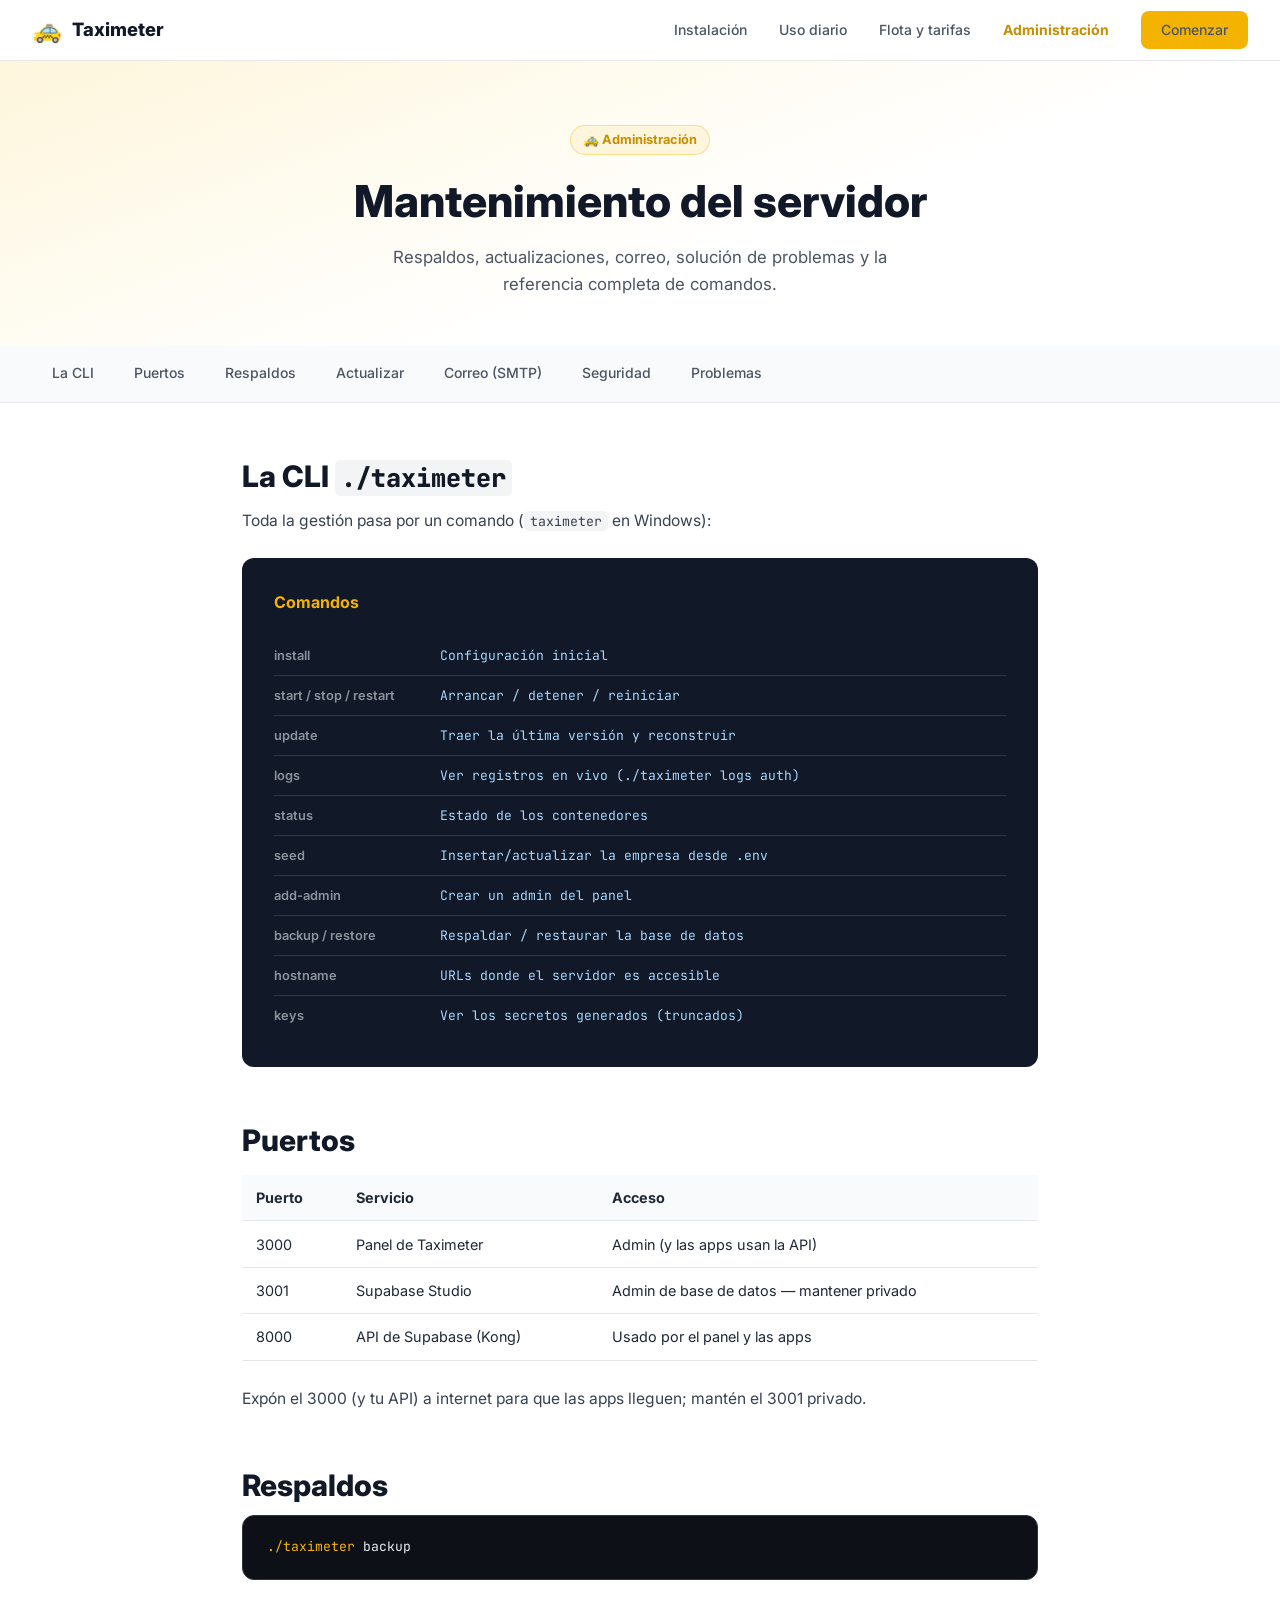
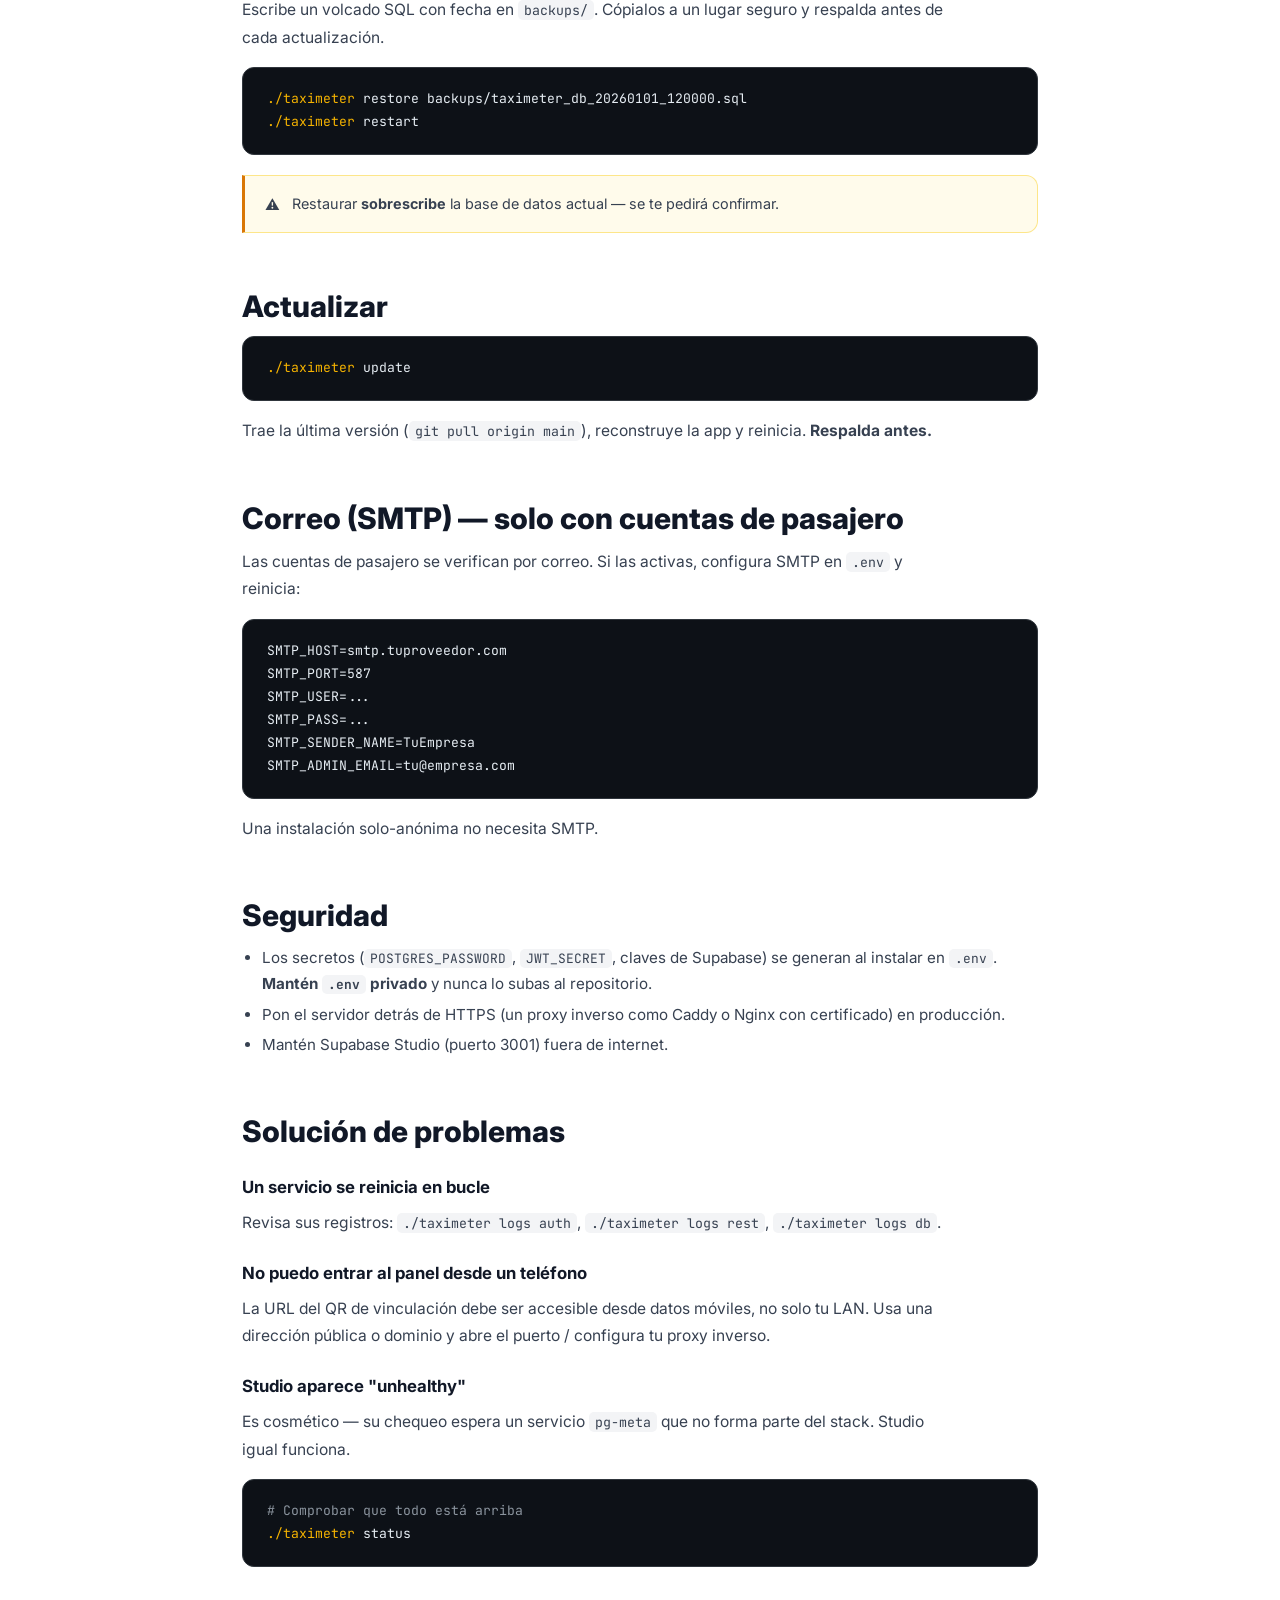
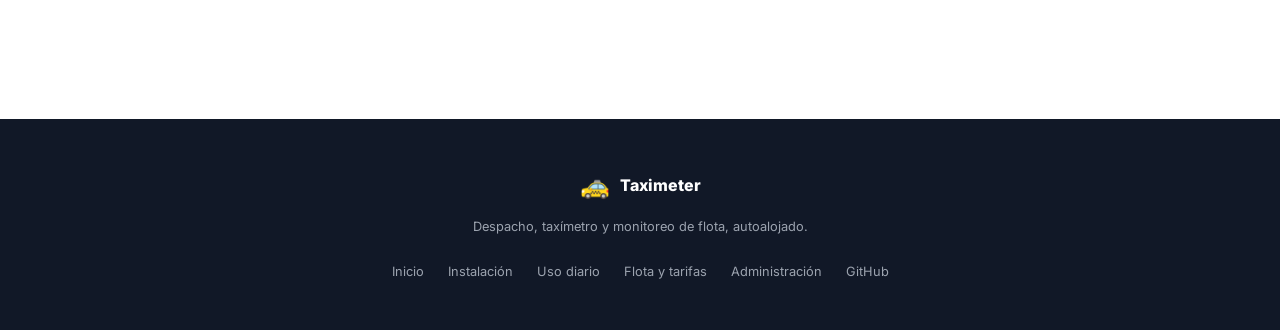
==== pages/admin.html @ a0ae1bca "Taximeter landing page and documentation site Static Spanish marketing site + docs (install, daily-u" ====
<!DOCTYPE html>
<html lang="es">
<head>
  <meta charset="UTF-8" />
  <meta name="viewport" content="width=device-width, initial-scale=1.0" />
  <title>Administración — Taximeter</title>
  <meta name="description" content="Respaldos, actualizaciones, correo (SMTP), solución de problemas y referencia de la CLI de Taximeter." />
  <link rel="preconnect" href="https://fonts.googleapis.com" />
  <link rel="preconnect" href="https://fonts.gstatic.com" crossorigin />
  <link href="https://fonts.googleapis.com/css2?family=Inter:wght@400;500;600;700;800&family=JetBrains+Mono:wght@400;500&display=swap" rel="stylesheet" />
  <link rel="stylesheet" href="../assets/docs.css" />
</head>
<body>

<nav>
  <div class="nav-inner">
    <a href="../index.html" class="nav-brand"><span class="brand-icon">🚕</span><span>Taximeter</span></a>
    <div class="nav-links">
      <a href="install.html">Instalación</a>
      <a href="daily-use.html">Uso diario</a>
      <a href="fleet-fares.html">Flota y tarifas</a>
      <a href="admin.html" class="active">Administración</a>
      <a href="https://github.com/mnavas/taximeter" target="_blank" class="btn btn-primary">Comenzar</a>
    </div>
    <button class="nav-hamburger" id="nav-toggle" aria-label="Abrir menú" onclick="toggleNav()"><span></span><span></span><span></span></button>
  </div>
  <div class="nav-mobile" id="nav-mobile">
    <a href="install.html">Instalación</a>
    <a href="daily-use.html">Uso diario</a>
    <a href="fleet-fares.html">Flota y tarifas</a>
    <a href="admin.html" class="active">Administración</a>
    <a href="https://github.com/mnavas/taximeter" target="_blank" class="btn btn-primary">Comenzar</a>
  </div>
</nav>

<div class="page-header">
  <div class="badge">🚕 Administración</div>
  <h1>Mantenimiento del servidor</h1>
  <p>Respaldos, actualizaciones, correo, solución de problemas y la referencia completa de comandos.</p>
</div>

<div class="toc-bar">
  <ul>
    <li><a href="#cli">La CLI</a></li>
    <li><a href="#puertos">Puertos</a></li>
    <li><a href="#respaldos">Respaldos</a></li>
    <li><a href="#actualizar">Actualizar</a></li>
    <li><a href="#smtp">Correo (SMTP)</a></li>
    <li><a href="#seguridad">Seguridad</a></li>
    <li><a href="#problemas">Problemas</a></li>
  </ul>
</div>

<div class="page-body">

  <section class="doc-section" id="cli">
    <h2>La CLI <code>./taximeter</code></h2>
    <p>Toda la gestión pasa por un comando (<code>taximeter</code> en Windows):</p>
    <div class="quick-ref">
      <h3>Comandos</h3>
      <div class="cmd-row"><span class="cmd-label">install</span><span class="cmd-code">Configuración inicial</span></div>
      <div class="cmd-row"><span class="cmd-label">start / stop / restart</span><span class="cmd-code">Arrancar / detener / reiniciar</span></div>
      <div class="cmd-row"><span class="cmd-label">update</span><span class="cmd-code">Traer la última versión y reconstruir</span></div>
      <div class="cmd-row"><span class="cmd-label">logs</span><span class="cmd-code">Ver registros en vivo (./taximeter logs auth)</span></div>
      <div class="cmd-row"><span class="cmd-label">status</span><span class="cmd-code">Estado de los contenedores</span></div>
      <div class="cmd-row"><span class="cmd-label">seed</span><span class="cmd-code">Insertar/actualizar la empresa desde .env</span></div>
      <div class="cmd-row"><span class="cmd-label">add-admin</span><span class="cmd-code">Crear un admin del panel</span></div>
      <div class="cmd-row"><span class="cmd-label">backup / restore</span><span class="cmd-code">Respaldar / restaurar la base de datos</span></div>
      <div class="cmd-row"><span class="cmd-label">hostname</span><span class="cmd-code">URLs donde el servidor es accesible</span></div>
      <div class="cmd-row"><span class="cmd-label">keys</span><span class="cmd-code">Ver los secretos generados (truncados)</span></div>
    </div>
  </section>

  <section class="doc-section" id="puertos">
    <h2>Puertos</h2>
    <table class="doc-table">
      <tr><th>Puerto</th><th>Servicio</th><th>Acceso</th></tr>
      <tr><td>3000</td><td>Panel de Taximeter</td><td>Admin (y las apps usan la API)</td></tr>
      <tr><td>3001</td><td>Supabase Studio</td><td>Admin de base de datos — mantener privado</td></tr>
      <tr><td>8000</td><td>API de Supabase (Kong)</td><td>Usado por el panel y las apps</td></tr>
    </table>
    <p>Expón el 3000 (y tu API) a internet para que las apps lleguen; mantén el 3001 privado.</p>
  </section>

  <section class="doc-section" id="respaldos">
    <h2>Respaldos</h2>
    <div class="code-wrap"><pre><span class="kw">./taximeter</span> backup</pre></div>
    <p>Escribe un volcado SQL con fecha en <code>backups/</code>. Cópialos a un lugar seguro y respalda antes de cada actualización.</p>
    <div class="code-wrap"><pre><span class="kw">./taximeter</span> restore backups/taximeter_db_20260101_120000.sql
<span class="kw">./taximeter</span> restart</pre></div>
    <div class="callout callout-warn"><span class="callout-icon">⚠️</span><div>Restaurar <strong>sobrescribe</strong> la base de datos actual — se te pedirá confirmar.</div></div>
  </section>

  <section class="doc-section" id="actualizar">
    <h2>Actualizar</h2>
    <div class="code-wrap"><pre><span class="kw">./taximeter</span> update</pre></div>
    <p>Trae la última versión (<code>git pull origin main</code>), reconstruye la app y reinicia. <strong>Respalda antes.</strong></p>
  </section>

  <section class="doc-section" id="smtp">
    <h2>Correo (SMTP) — solo con cuentas de pasajero</h2>
    <p>Las cuentas de pasajero se verifican por correo. Si las activas, configura SMTP en <code>.env</code> y reinicia:</p>
    <div class="code-wrap"><pre>SMTP_HOST=smtp.tuproveedor.com
SMTP_PORT=587
SMTP_USER=...
SMTP_PASS=...
SMTP_SENDER_NAME=TuEmpresa
SMTP_ADMIN_EMAIL=tu@empresa.com</pre></div>
    <p>Una instalación solo-anónima no necesita SMTP.</p>
  </section>

  <section class="doc-section" id="seguridad">
    <h2>Seguridad</h2>
    <ul>
      <li>Los secretos (<code>POSTGRES_PASSWORD</code>, <code>JWT_SECRET</code>, claves de Supabase) se generan al instalar en <code>.env</code>. <strong>Mantén <code>.env</code> privado</strong> y nunca lo subas al repositorio.</li>
      <li>Pon el servidor detrás de HTTPS (un proxy inverso como Caddy o Nginx con certificado) en producción.</li>
      <li>Mantén Supabase Studio (puerto 3001) fuera de internet.</li>
    </ul>
  </section>

  <section class="doc-section" id="problemas">
    <h2>Solución de problemas</h2>
    <h3>Un servicio se reinicia en bucle</h3>
    <p>Revisa sus registros: <code>./taximeter logs auth</code>, <code>./taximeter logs rest</code>, <code>./taximeter logs db</code>.</p>
    <h3>No puedo entrar al panel desde un teléfono</h3>
    <p>La URL del QR de vinculación debe ser accesible desde datos móviles, no solo tu LAN. Usa una dirección pública o dominio y abre el puerto / configura tu proxy inverso.</p>
    <h3>Studio aparece "unhealthy"</h3>
    <p>Es cosmético — su chequeo espera un servicio <code>pg-meta</code> que no forma parte del stack. Studio igual funciona.</p>
    <div class="code-wrap"><pre><span class="cm"># Comprobar que todo está arriba</span>
<span class="kw">./taximeter</span> status</pre></div>
  </section>

</div>

<footer>
  <div class="footer-brand"><span class="brand-icon">🚕</span><span>Taximeter</span></div>
  <p>Despacho, taxímetro y monitoreo de flota, autoalojado.</p>
  <div class="footer-nav">
    <a href="../index.html">Inicio</a>
    <a href="install.html">Instalación</a>
    <a href="daily-use.html">Uso diario</a>
    <a href="fleet-fares.html">Flota y tarifas</a>
    <a href="admin.html">Administración</a>
    <a href="https://github.com/mnavas/taximeter" target="_blank">GitHub</a>
  </div>
</footer>

<script>
  function toggleNav() {
    document.getElementById('nav-mobile').classList.toggle('open');
    document.getElementById('nav-toggle').classList.toggle('open');
  }
</script>

</body>
</html>
---- assets/docs.css ----
/* Taximeter — shared styles for documentation pages */
*, *::before, *::after { box-sizing: border-box; margin: 0; padding: 0; }
:root {
  --yellow: #F5B301; --yellow-dark: #C98E00; --yellow-pale: #FEF6DC; --ink: #1A1403;
  --gray-50: #F9FAFB; --gray-100: #F3F4F6; --gray-200: #E5E7EB; --gray-300: #D1D5DB;
  --gray-400: #9CA3AF; --gray-600: #4B5563; --gray-700: #374151; --gray-800: #1F2937;
  --gray-900: #111827; --white: #FFFFFF; --radius: 12px; --blue: #2563EB; --blue-pale: #EFF6FF;
}
html { scroll-behavior: smooth; }
body { font-family: 'Inter', sans-serif; color: var(--gray-800); background: var(--white); line-height: 1.6; }

nav { position: sticky; top: 0; z-index: 100; background: rgba(255,255,255,0.95); backdrop-filter: blur(8px); border-bottom: 1px solid var(--gray-200); }
.nav-inner { padding: 0 2rem; height: 60px; display: flex; align-items: center; justify-content: space-between; }
.nav-brand { display: flex; align-items: center; gap: 10px; text-decoration: none; flex-shrink: 0; }
.nav-brand .brand-icon { font-size: 1.5rem; }
.nav-brand span { font-size: 1.15rem; font-weight: 800; color: var(--gray-900); }
.nav-links { display: flex; align-items: center; gap: 2rem; }
.nav-links a { text-decoration: none; font-size: 0.875rem; font-weight: 500; color: var(--gray-600); transition: color 0.15s; }
.nav-links a:hover { color: var(--gray-900); }
.nav-links a.active { font-weight: 700; color: var(--yellow-dark); }
.nav-hamburger { display: none; background: none; border: none; cursor: pointer; padding: 6px; color: var(--gray-800); flex-direction: column; gap: 5px; align-items: center; justify-content: center; }
.nav-hamburger span { display: block; width: 22px; height: 2px; background: currentColor; border-radius: 2px; transition: transform 0.2s, opacity 0.2s; }
.nav-hamburger.open span:nth-child(1) { transform: translateY(7px) rotate(45deg); }
.nav-hamburger.open span:nth-child(2) { opacity: 0; }
.nav-hamburger.open span:nth-child(3) { transform: translateY(-7px) rotate(-45deg); }
.nav-mobile { display: none; flex-direction: column; background: var(--white); border-top: 1px solid var(--gray-200); padding: 1rem 1.5rem 1.25rem; }
.nav-mobile.open { display: flex; }
.nav-mobile a { text-decoration: none; font-size: 0.95rem; font-weight: 500; color: var(--gray-700); padding: 0.7rem 0; border-bottom: 1px solid var(--gray-100); }
.nav-mobile a.active { color: var(--yellow-dark); font-weight: 700; }
.nav-mobile a:last-of-type { border-bottom: none; }
.nav-mobile .btn { margin-top: 0.75rem; justify-content: center; width: 100%; }

.btn { display: inline-flex; align-items: center; gap: 6px; padding: 0.5rem 1.25rem; border-radius: 8px; font-size: 0.875rem; font-weight: 700; text-decoration: none; transition: all 0.15s; }
.btn-primary { background: var(--yellow); color: var(--ink); }
.btn-primary:hover { background: var(--yellow-dark); }

.page-header { background: linear-gradient(160deg, var(--yellow-pale) 0%, var(--white) 60%); padding: 4rem 2rem 3rem; text-align: center; }
.page-header .badge { display: inline-flex; align-items: center; gap: 6px; background: var(--yellow-pale); border: 1px solid #F5B30160; color: var(--yellow-dark); font-size: 0.8rem; font-weight: 700; padding: 4px 12px; border-radius: 999px; margin-bottom: 1.25rem; }
.page-header h1 { font-size: clamp(1.75rem, 4vw, 2.75rem); font-weight: 800; color: var(--gray-900); line-height: 1.2; margin-bottom: 1rem; }
.page-header p { font-size: 1.05rem; color: var(--gray-600); max-width: 560px; margin: 0 auto; }

.toc-bar { background: var(--gray-50); border-bottom: 1px solid var(--gray-200); padding: 0 2rem; overflow-x: auto; white-space: nowrap; position: sticky; top: 60px; z-index: 90; }
.toc-bar ul { display: inline-flex; list-style: none; max-width: 1100px; margin: 0 auto; }
.toc-bar ul li a { display: inline-block; padding: 1rem 1.25rem; font-size: 0.875rem; font-weight: 500; color: var(--gray-600); text-decoration: none; border-bottom: 2px solid transparent; transition: color 0.15s, border-color 0.15s; }
.toc-bar ul li a:hover { color: var(--gray-900); border-bottom-color: var(--gray-300); }

.page-body { max-width: 860px; margin: 0 auto; padding: 3.5rem 2rem 6rem; }
.doc-section { margin-bottom: 3.5rem; scroll-margin-top: 130px; }
.doc-section h2 { font-size: clamp(1.35rem, 2.5vw, 1.85rem); font-weight: 800; color: var(--gray-900); line-height: 1.2; margin-bottom: 0.75rem; }
.doc-section h3 { font-size: 1.05rem; font-weight: 700; color: var(--gray-900); margin: 1.5rem 0 0.5rem; }
.doc-section p { font-size: 0.975rem; color: var(--gray-700); max-width: 720px; line-height: 1.75; margin-bottom: 1rem; }
.doc-section ul, .doc-section ol { margin: 0 0 1rem 1.25rem; }
.doc-section li { font-size: 0.95rem; color: var(--gray-700); line-height: 1.7; margin-bottom: 0.3rem; }
.doc-section a { color: var(--yellow-dark); font-weight: 600; }
.doc-section code { font-family: 'JetBrains Mono', monospace; font-size: 0.85em; background: var(--gray-100); padding: 1px 6px; border-radius: 5px; }

table.doc-table { width: 100%; border-collapse: collapse; margin: 1rem 0 1.5rem; font-size: 0.9rem; }
table.doc-table th, table.doc-table td { text-align: left; padding: 0.7rem 0.9rem; border-bottom: 1px solid var(--gray-200); vertical-align: top; }
table.doc-table th { background: var(--gray-50); font-weight: 700; color: var(--gray-800); }
table.doc-table code { background: var(--gray-100); }

.steps { display: flex; flex-direction: column; gap: 1.25rem; }
.step-card { display: flex; gap: 1.25rem; background: var(--gray-50); border: 1px solid var(--gray-200); border-radius: var(--radius); padding: 1.5rem; }
.step-num { width: 32px; height: 32px; border-radius: 50%; flex-shrink: 0; background: var(--yellow); color: var(--ink); font-weight: 800; font-size: 0.8rem; display: flex; align-items: center; justify-content: center; }
.step-body h3 { font-size: 0.975rem; font-weight: 700; margin: 0 0 0.4rem; }
.step-body p { font-size: 0.9rem; color: var(--gray-600); line-height: 1.65; margin-bottom: 0.5rem; }

.code-wrap { background: #0D1117; border: 1px solid #30363D; border-radius: var(--radius); padding: 1.25rem 1.5rem; margin: 0.75rem 0 1rem; overflow-x: auto; }
.code-wrap pre { font-family: 'JetBrains Mono', monospace; font-size: 0.82rem; line-height: 1.75; color: #E6EDF3; white-space: pre; }
.cm { color: #8B949E; } .kw { color: var(--yellow); } .st { color: #A5D6FF; }

.callout { display: flex; gap: 0.75rem; background: var(--yellow-pale); border: 1px solid #F5B30140; border-left: 3px solid var(--yellow); border-radius: 0 var(--radius) var(--radius) 0; padding: 1rem 1.25rem; margin: 1.25rem 0; font-size: 0.9rem; color: var(--gray-700); line-height: 1.6; }
.callout-icon { flex-shrink: 0; margin-top: 1px; }
.callout-info { background: var(--blue-pale); border-color: #BFDBFE; border-left-color: var(--blue); }
.callout-warn { background: #FFFBEB; border-color: #FDE68A; border-left-color: #D97706; }

.quick-ref { background: var(--gray-900); border-radius: var(--radius); padding: 2rem; margin: 1.5rem 0; }
.quick-ref h3 { font-size: 1rem; font-weight: 700; color: var(--yellow); margin: 0 0 1.25rem; }
.cmd-row { display: flex; align-items: baseline; gap: 1rem; padding: 0.55rem 0; border-bottom: 1px solid #30363D; }
.cmd-row:last-child { border-bottom: none; }
.cmd-label { font-size: 0.8rem; font-weight: 600; color: #8B949E; min-width: 150px; flex-shrink: 0; }
.cmd-code { font-family: 'JetBrains Mono', monospace; font-size: 0.82rem; color: #A5D6FF; }

footer { background: var(--gray-900); padding: 3rem 2rem; text-align: center; }
footer .footer-brand { display: flex; align-items: center; gap: 10px; justify-content: center; margin-bottom: 0.75rem; }
footer .footer-brand .brand-icon { font-size: 1.5rem; }
footer .footer-brand span { font-size: 1rem; font-weight: 800; color: #fff; }
footer p { font-size: 0.8rem; color: var(--gray-400); margin-top: 0.4rem; }
footer .footer-nav { margin-top: 1.5rem; display: flex; gap: 1.5rem; justify-content: center; flex-wrap: wrap; }
footer .footer-nav a { font-size: 0.8rem; color: var(--gray-400); text-decoration: none; }
footer .footer-nav a:hover { color: #fff; }

@media (max-width: 768px) {
  .nav-inner { padding: 0 1.25rem; } .nav-links { display: none; } .nav-hamburger { display: flex; }
  .page-header { padding: 3rem 1.25rem 2rem; } .page-body { padding: 2.5rem 1.25rem 4rem; }
  .step-card { flex-direction: column; gap: 0.75rem; } .toc-bar { top: 60px; }
}
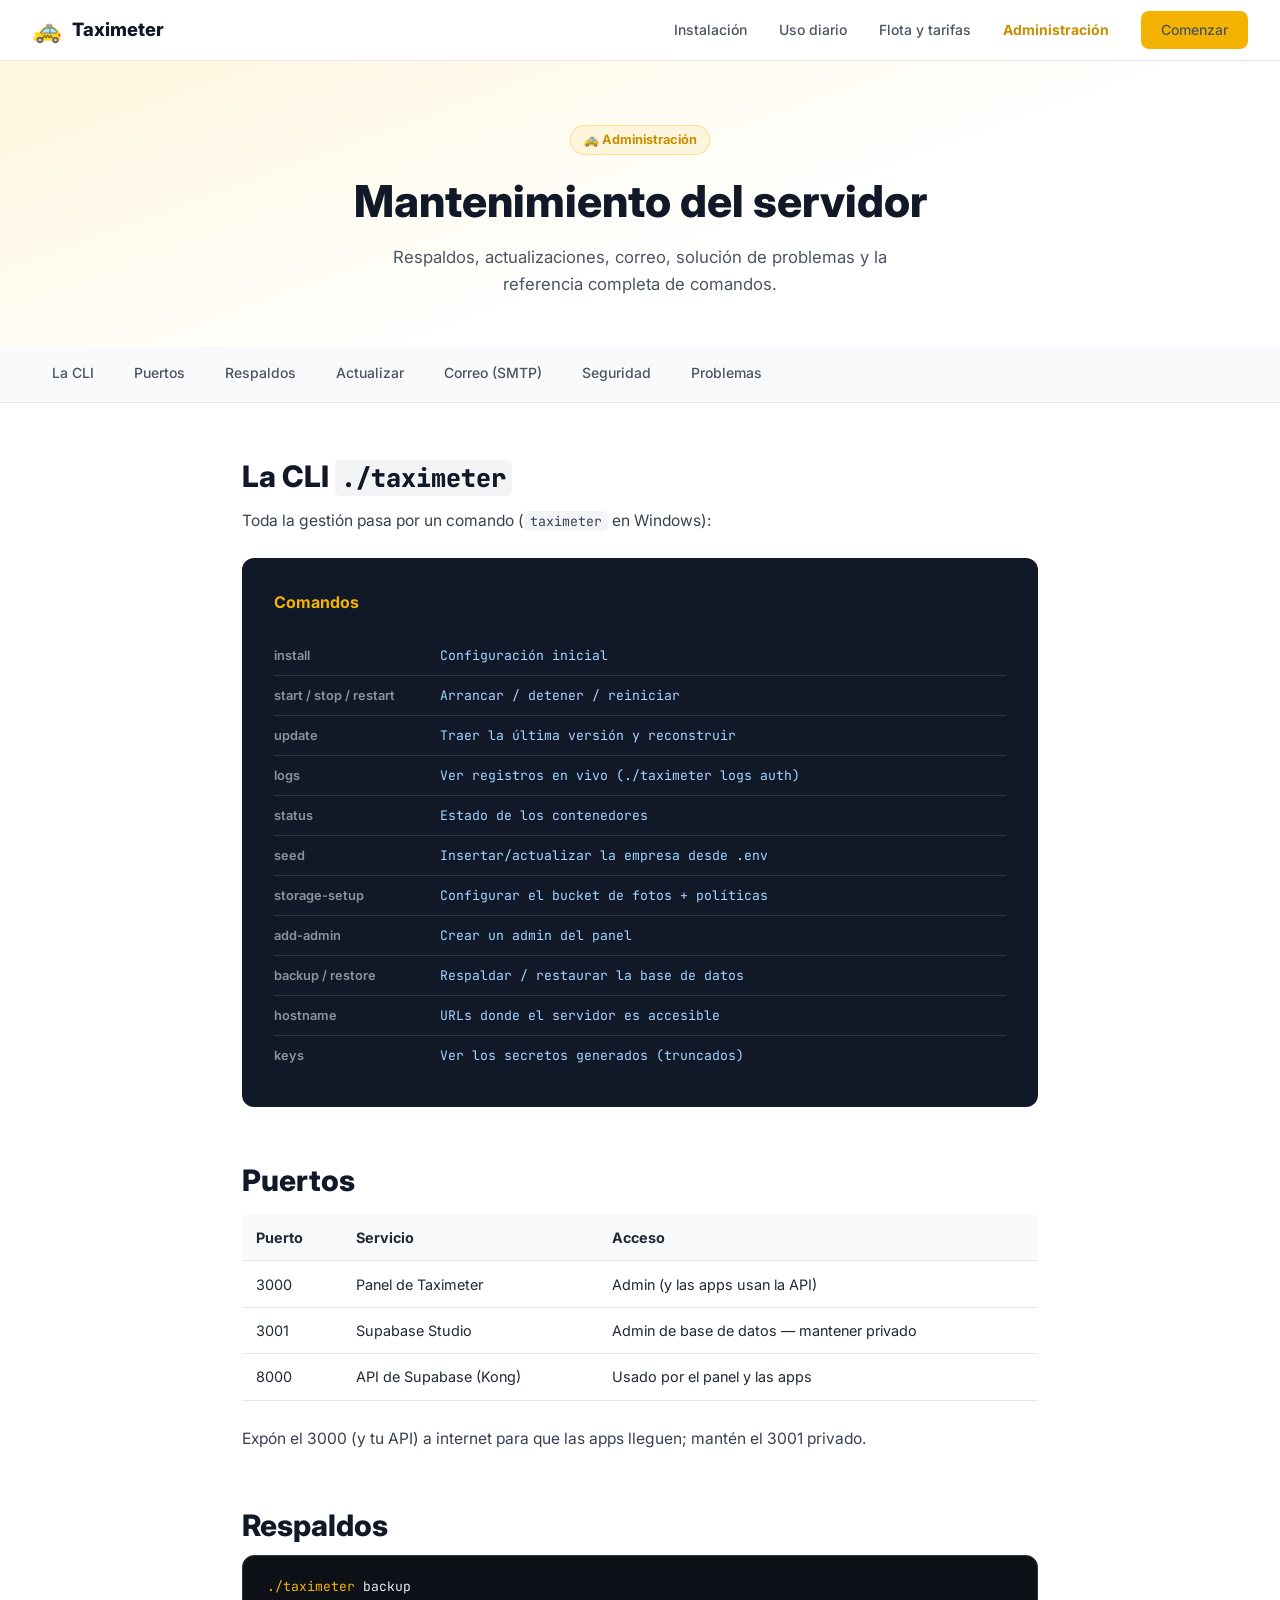
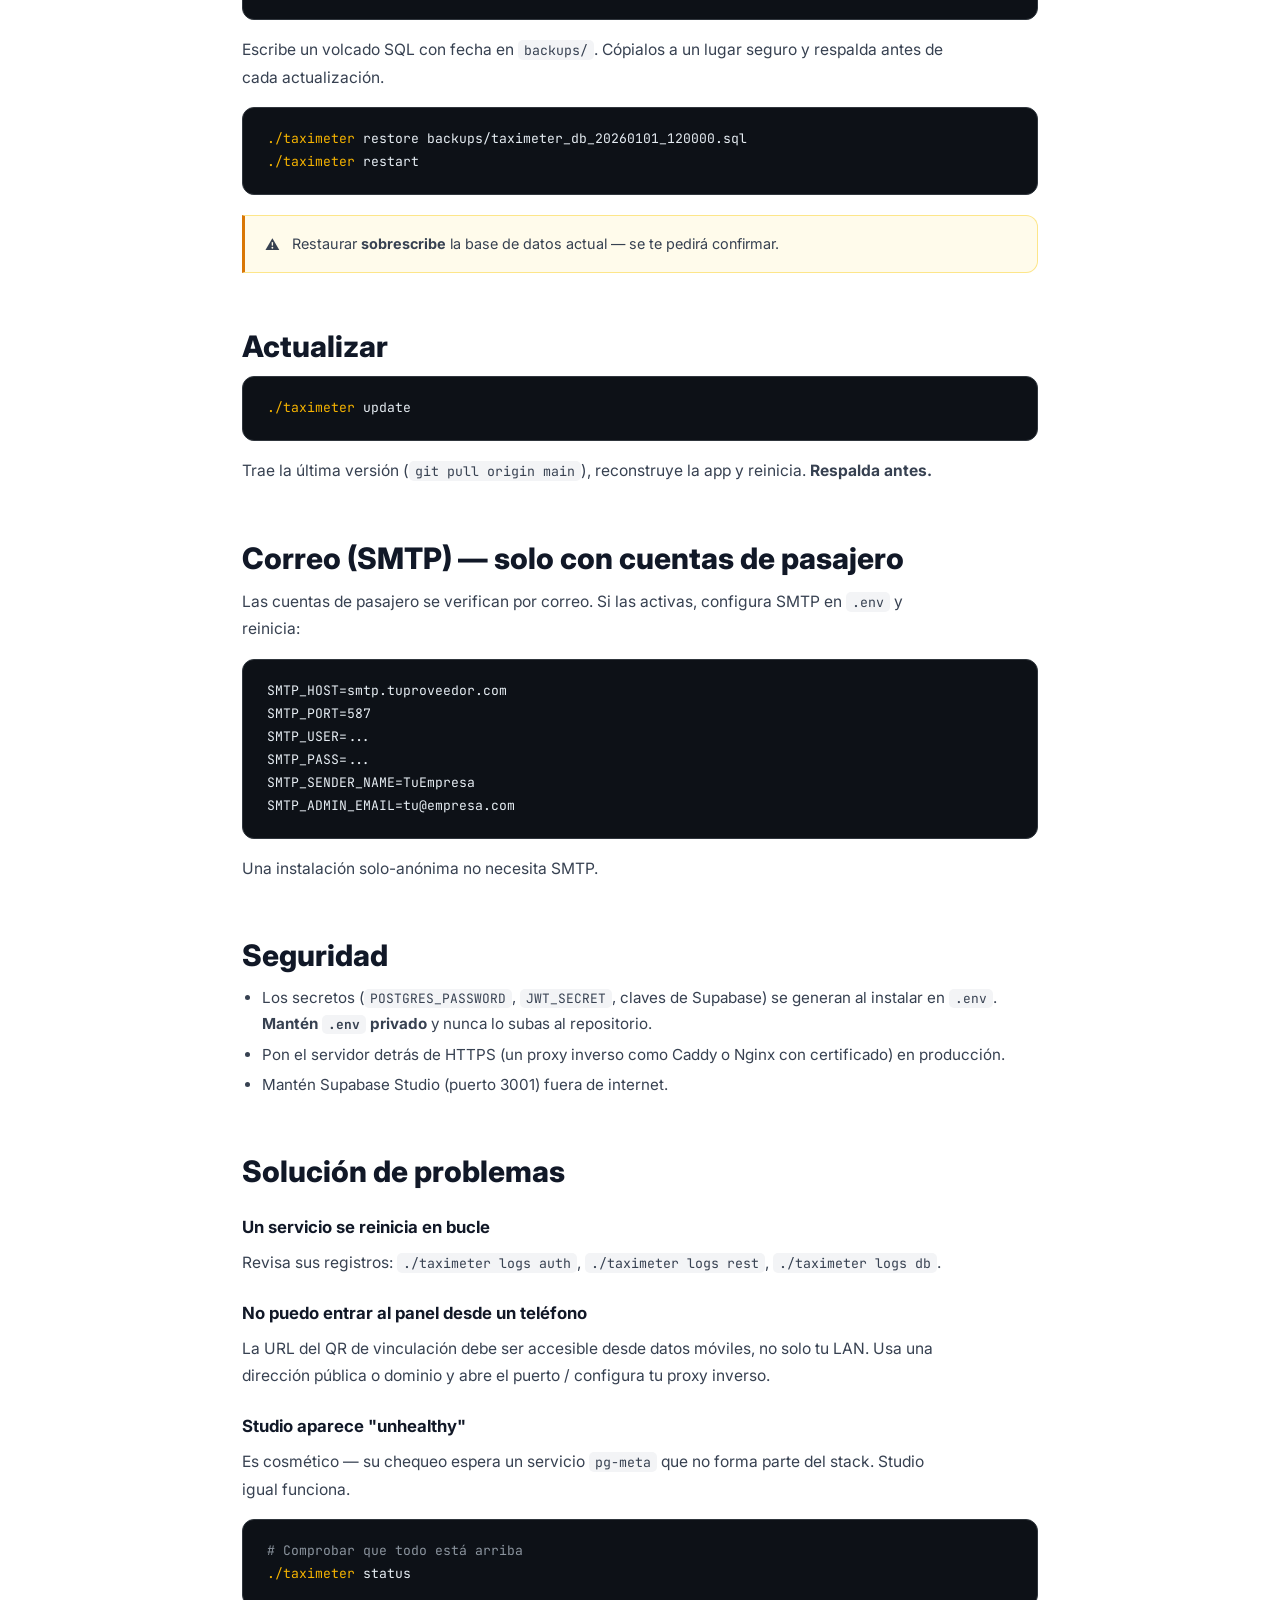
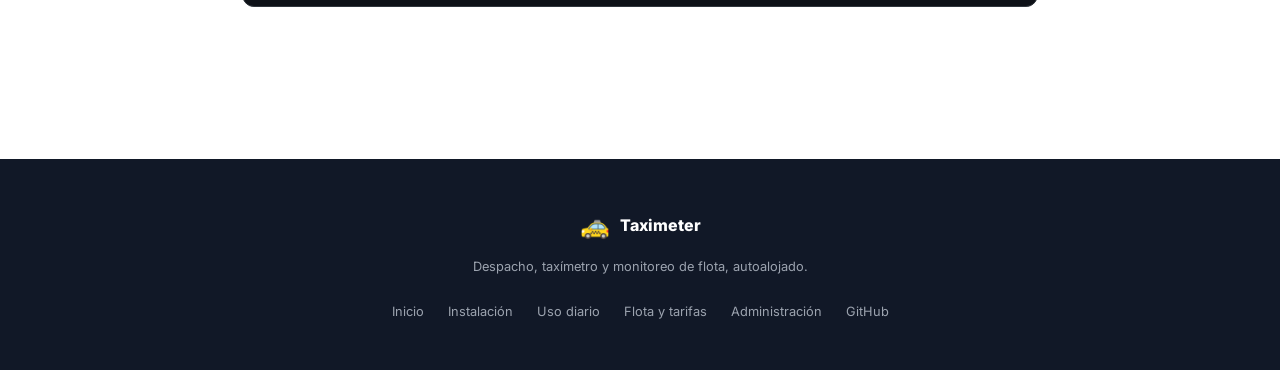
==== commit b7333876: "Update landing + docs: built features, driver-declared ETA Switch passenger ETA wording to the drive" ====
--- a/pages/admin.html
+++ b/pages/admin.html
@@ -64,6 +64,7 @@
       <div class="cmd-row"><span class="cmd-label">logs</span><span class="cmd-code">Ver registros en vivo (./taximeter logs auth)</span></div>
       <div class="cmd-row"><span class="cmd-label">status</span><span class="cmd-code">Estado de los contenedores</span></div>
       <div class="cmd-row"><span class="cmd-label">seed</span><span class="cmd-code">Insertar/actualizar la empresa desde .env</span></div>
+      <div class="cmd-row"><span class="cmd-label">storage-setup</span><span class="cmd-code">Configurar el bucket de fotos + políticas</span></div>
       <div class="cmd-row"><span class="cmd-label">add-admin</span><span class="cmd-code">Crear un admin del panel</span></div>
       <div class="cmd-row"><span class="cmd-label">backup / restore</span><span class="cmd-code">Respaldar / restaurar la base de datos</span></div>
       <div class="cmd-row"><span class="cmd-label">hostname</span><span class="cmd-code">URLs donde el servidor es accesible</span></div>
